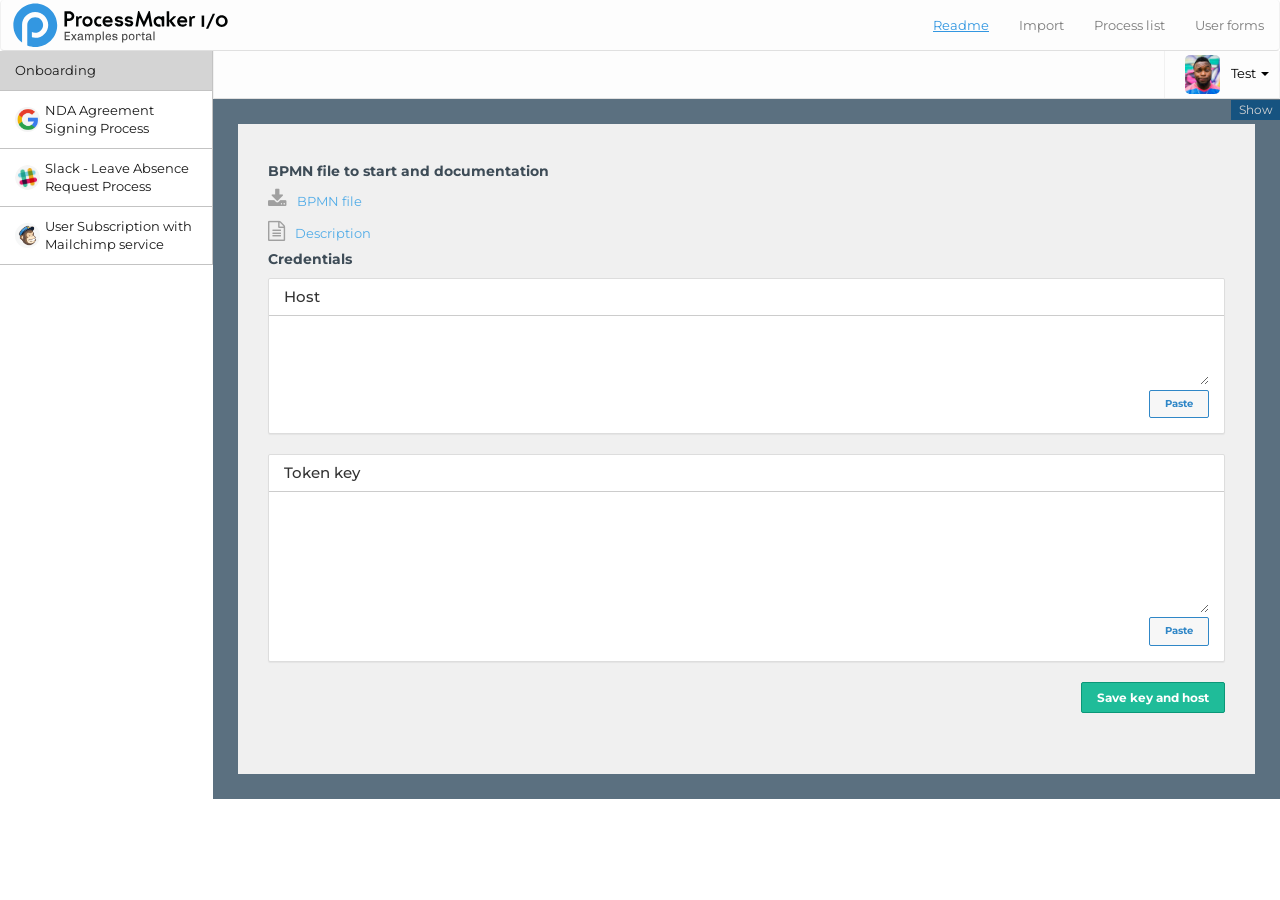
==== index.html @ 0d75d017 "Making the repoditory a webpage" ====
<!DOCTYPE html>
<html lang="en">
<head>
  <meta charset="UTF-8">
  <meta name="viewport" content="width=device-width, initial-scale=1.0">
  <meta http-equiv="X-UA-Compatible" content="IE=edge,chrome=1" />
  <link rel="icon" href="favicon.png" type="image/png">
  <title>Examples - ProcessMaker I/O</title>
  <!-- Bootstrap -->
  <link rel="stylesheet" href="assets/bootstrap-3.3.7/css/bootstrap.min.css" />
  <!-- Fontawesome -->
  <link rel="stylesheet" href="assets/font-awesome-4.7.0/css/font-awesome.min.css" />
  <!-- Monserrat -->
  <link href="https://fonts.googleapis.com/css?family=Montserrat" rel="stylesheet" type="text/css">
  <!-- Main styles -->
  <link rel="stylesheet" href="assets/css/main.css"/>
</head>
<body>
  <div class="body-wrapper">
    <!-- HEADER -->
    <nav class="navbar navbar-default">
      <div class="container-fluid">
        <!-- Brand and toggle get grouped for better mobile display -->
        <div class="navbar-header">
          <button type="button" class="navbar-toggle collapsed" data-toggle="collapse" data-target="#navbar-mainmenu" aria-expanded="false">
            <span class="sr-only">Menu</span>
            <span class="icon-bar"></span>
            <span class="icon-bar"></span>
            <span class="icon-bar"></span>
          </button>
          <a class="navbar-brand" href="#">
            <img src="assets/img/processmaker_examples-portal.svg" alt="ProcessMaker I/O">
          </a>
        </div>

        <!-- Collect the nav links, forms, and other content for toggling -->
        <div class="collapse navbar-collapse" id="navbar-mainmenu">
          <ul class="nav navbar-nav navbar-right">
            <li class="active"><a href="#">Readme <span class="sr-only">(current)</span></a></li>
            <li><a href="import.html">Import</a></li>
            <li><a href="#">Process list</a></li>
            <li><a href="home.html">User forms</a></li>
          </ul>
        </div><!-- /.navbar-collapse -->
      </div><!-- /.container-fluid -->
    </nav>
    <!-- CONTENT -->
    <div class="container-fluid">
      <div class="row is-flex">
        <div class="examples__sidebar no-float col-xs-12 col-sm-2 col-md-2 col-lg-2">
          <ul class="nav nav-pills nav-stacked">
            <li role="presentation" class="active"><a href="#">Onboarding</a></li>
            <li role="presentation"><a href="#"><img src="assets/img/google.jpg" alt="Google"> <span>NDA Agreement Signing Process</span></a></li>
            <li role="presentation"><a href="#"><img src="assets/img/slack.ico" alt="Slack"> <span>Slack - Leave Absence Request Process</span></a></li>
            <li role="presentation"><a href="#"><img src="assets/img/mailchimp.png" alt="Mailchimp"> <span>User Subscription with Mailchimp service</span></a></li>
          </ul>
        </div>
        <div class="examples__content no-float col-xs-12 col-sm-10 col-md-10 col-lg-10">
          <div class="row">
            <nav class="examples__submenu navbar navbar-default">
              <div class="container-fluid">
                <div class="navbar-header">
                  <button type="button" class="navbar-toggle collapsed" data-toggle="collapse" data-target="#navbar-submenu" aria-expanded="false">
                    <span class="sr-only">Menu</span>
                    <span class="icon-bar"></span>
                    <span class="icon-bar"></span>
                    <span class="icon-bar"></span>
                  </button>
                </div>
                <!-- Collect the nav links, forms, and other content for toggling -->
                <div class="collapse navbar-collapse" id="navbar-submenu">
                  <ul class="nav navbar-nav navbar-right">
                    <li class="dropdown">
                      <a href="#" class="dropdown-toggle" data-toggle="dropdown" role="button" aria-haspopup="true" aria-expanded="false">
                        <img src="assets/img/test-user.jpg" alt="User">
                        Test <span class="caret"></span>
                      </a>
                      <ul class="dropdown-menu">
                        <li><a href="readme.html"><img src="assets/img/test-user.jpg" alt="Test"> Test</a></li>
                        <li><a href="import.html"><img src="assets/img/alice.jpg" alt="Alice"> Alice</a></li>
                        <li><a href="home.html"><img src="assets/img/bob.jpg" alt="Bob"> Bob</a></li>
                      </ul>
                    </li>
                  </ul>
                </div><!-- /.navbar-collapse -->
              </div><!-- /.container-fluid -->
            </nav>
          </div>
          <div class="row">
            <div class="examples__content-wrapper col-xs-12 col-sm-8 col-md-8 col-lg-8" id="site-wrapper">
              <form class="examples__content__form">
                <div class="examples__content-canvas" id="site-canvas">
                  <div class="examples__main-content">
                  <h5>BPMN file to start and documentation</h5>
                  <div class="examples__main-content__icons"><i class="fa fa-download"></i><a href="#">BPMN file</a></div>
                  <div class="examples__main-content__icons"><i class="fa fa-file-text-o"></i><a href="#">Description</a></div>
                  <h5>Credentials</h5>
                  <div class="panel panel-default">
                    <div class="panel-heading">
                      <h3 class="panel-title">Host</h3>
                    </div>
                    <div class="panel-body">
                      <textarea name="name" rows="2" placeholder="URL https://your.domain/api/v1/">
                      </textarea>
                      <button type="button" name="button" class="btn--flat">Paste</button>
                    </div>
                  </div>

                  <div class="panel panel-default">
                    <div class="panel-heading">
                      <h3 class="panel-title">Token key</h3>
                    </div>
                    <div class="panel-body">
                      <textarea name="name" rows="5" placeholder="Key for text">
                      </textarea>
                      <button type="button" name="button" class="btn--flat">Paste</button>
                    </div>
                  </div>
                  <button type="button" name="button" class="btn--action">Save key and host</button>
                  </div>
                  <div class="examples__sidebar-content" id="site-menu">
                    <i class="examples__sidebar-content__footer">Show</i>
                    <div class="panel-group" id="accordion" role="tablist" aria-multiselectable="true">
                      <div class="panel panel-default">
                        <div class="panel-heading" role="tab" id="headingOne">
                          <h4 class="panel-title">
                            <a role="button" data-toggle="collapse" data-parent="#accordion" href="#collapseOne" aria-expanded="true" aria-controls="collapseOne">
                              Show request
                            </a>
                          </h4>
                        </div>
                        <div id="collapseOne" class="panel-collapse collapse in" role="tabpanel" aria-labelledby="headingOne">
                          <div class="panel-body">
                            Lorem ipsum dolor sit amet, consectetur adipiscing elit. Donec tortor justo, accumsan id urna id, venenatis consequat eros. Maecenas nisl dolor, blandit sed posuere vitae, pellentesque vitae eros. Nam quis urna vel tortor egestas convallis ornare id purus.
                          </div>
                        </div>
                      </div>
                      <div class="panel panel-default">
                        <div class="panel-heading" role="tab" id="headingTwo">
                          <h4 class="panel-title">
                            <a class="collapsed" role="button" data-toggle="collapse" data-parent="#accordion" href="#collapseTwo" aria-expanded="false" aria-controls="collapseTwo">
                              Show request
                            </a>
                          </h4>
                        </div>
                        <div id="collapseTwo" class="panel-collapse collapse" role="tabpanel" aria-labelledby="headingTwo">
                          <div class="panel-body">
                            Lorem ipsum dolor sit amet, consectetur adipiscing elit. Donec tortor justo, accumsan id urna id, venenatis consequat eros. Maecenas nisl dolor, blandit sed posuere vitae, pellentesque vitae eros. Nam quis urna vel tortor egestas convallis ornare id purus.
                          </div>
                        </div>
                      </div>
                    </div>
                  </div>
                </div>
              </form>
            </div>
          </div>
        </div>
      </div>
    </div>
    <!-- FOOTER -->
    <footer></footer>
  </div>

  <!-- PLUGINS & SCRIPTS -->
  <script src="assets/js/jquery-3.2.1.min.js"></script>
  <script src="assets/bootstrap-3.3.7/js/bootstrap.min.js"></script>
  <!-- Custom scripts -->
  <script type="text/javascript">
    /*====================================
    =            ON DOM READY            =
    ====================================*/
    $(function() {
      $('.examples__sidebar-content__footer').click(function() {
        // Calling a function in case you want to expand upon this.
        toggleNav();
      });
    });

    /*========================================
    =            CUSTOM FUNCTIONS            =
    ========================================*/
    function toggleNav() {
      if ($('#site-wrapper').hasClass('show-nav')) {
        // Do things on Nav Close
        $('#site-wrapper').removeClass('show-nav');
        $('.examples__sidebar-content__footer').text('Show');
      } else {
        // Do things on Nav Open
        $('#site-wrapper').addClass('show-nav');
        $('.examples__sidebar-content__footer').text('Hide');
      }

      //$('#site-wrapper').toggleClass('show-nav');
    }
  </script>
</body>
</html>
---- assets/css/main.css ----
/*------------------------------------------------------------------
[Main Stylesheet]

Project:  ProcessMaker I/O Examples
Version:  1.0
Last changes:  21/07/2017 [ Fixing same column heiht bug]
Assigned to:  Alejandro Serna / Luis Suarez
-------------------------------------------------------------------*/

body {
  height: 100%;
  min-height: 100%;
  margin: 0;
  padding: 0;
  background: #ffffff;
  color: #595959;
  font-family: 'Montserrat';
  font-size: 13px;
}


/* --------------------
*     Main menu
* --------------------- */

nav.navbar {
  border-top: none;
  border-bottom: none;
  z-index: 1;
}

nav.navbar-default .navbar-nav>li>a.login-btn,
nav.navbar-default .navbar-nav>li>a.login-btn:visited {
  background-color: #3397e1;
  color: #ffffff;
  padding-left: 40px;
  padding-right: 40px;
}

nav.navbar-default .navbar-nav>li>a.login-btn:hover {
  background-color: #3087c7;
  color: #ffffff;
}

nav.navbar-default .navbar-nav>li>a.sign-btn,
nav.navbar-default .navbar-nav>li>a.sign-btn:visited {
  background-color: #1fbc99;
  color: #ffffff;
  padding-left: 40px;
  padding-right: 40px;
}

nav.navbar-default .navbar-nav>li>a.sign-btn:hover {
  background-color: #0b9778;
  color: #ffffff;
}

/* * * Main Menu * * */

nav.navbar-default {
  background-color: #fdfdfd;
  border-color: #f1f1f1;
}

nav.navbar {
  margin-bottom: 0;
  border-bottom: 1px solid #e0e0e0;
}

a.navbar-brand {
  padding: 2px 0px;
}

nav.navbar>.container-fluid .navbar-brand {
  margin-left: -5px;
}

nav.navbar>.container-fluid .navbar-brand img {
  width: 220px;
}

ul.navbar-right {
  margin-right: -30px;
}

nav.navbar-default .navbar-nav>li>a {
  color: #7c7c7c;
}

nav.navbar-default .navbar-nav>li>a:focus,
nav.navbar-default .navbar-nav>li>a:hover {
  color: #3397E1;
  text-decoration: underline;
}

nav.navbar-default .navbar-nav>.active>a,
nav.navbar-default .navbar-nav>.active>a:focus,
nav.navbar-default .navbar-nav>.active>a:hover {
  background-color: #fdfdfd;
  color: #3397E1;
  text-decoration: underline;
}

/* * * Dropdowns * * */

nav.navbar-default .navbar-nav>li.dropdown>a.dropdown-toggle {
  padding-left: 20px;
  padding-top: 4px;
  padding-bottom: 4px;
  color: #000101;
  border-left: 1px solid #f1f1f1;
}

nav.navbar-default .navbar-nav>li.dropdown>ul.dropdown-menu {
  width: 100%;
  border-radius: 0;
}

li.dropdown>a.dropdown-toggle>img {
  width: 35px;
  height: 35px;
  height: auto;
  margin-right: 8px;
  border-radius: 5px;
}

.navbar-nav>li.dropdown>ul.dropdown-menu li a img {
  width: 25px;
  border-radius: 3px;
  margin-right: 4px;
}

/* -----------------------
*    Buttons
* ------------------------ */

button.btn--action,
a.btn--action {
  padding: 6px 15px;
  background-color: #1fbc99;
  border: 1px solid #0b9778;
  border-radius: 2px;
  color: #FFFFFF;
  font-size: 1.2rem;
  text-decoration: none;
  font-weight: bold;
  cursor: pointer;
}

button.btn--action:hover,
a.btn--action:hover {
  background-color: #0b9778;
  color: #ffffff;
}

button.btn--flat,
a.btn--flat {
  padding: 6px 15px;
  background-color: #f7f7f7;
  border: 1px solid #3087c7;
  border-radius: 2px;
  color: #3087c7;
  font-size: 1rem;
  font-weight: bold;
  cursor: pointer;
  text-decoration: none;
}

button.btn--flat:hover,
a.btn--flat:hover {
  background-color: #3087c7;
  color: #fff;
}

/* -----------------------
*     Same column height
* ------------------------ */

/*.is-flex,
.row.is-flex {
  display: -webkit-box;
  display: -webkit-flex;
  display: -ms-flexbox;
  display: flex;
  -webkit-flex-wrap: wrap;
  -ms-flex-wrap: wrap;
  flex-wrap: wrap;
}

.is-flex > .col-flex,
.row.is-flex > [class*='col-'] {
  display: -webkit-box;
  display: -webkit-flex;
  display: -ms-flexbox;
  display: flex;
  -webkit-box-orient: vertical;
  -webkit-box-direction: normal;
  -webkit-flex-direction: column;
  -webkit-flex-direction: row;
  -ms-flex-direction: column;
  flex-direction: column;
}*/

/* --------------------
*     Submenu
* --------------------- */

nav.examples__submenu.navbar {
  min-height: 43px;
  border-radius: 0;
}

nav.examples__submenu .navbar-nav > li > a {
  padding-top: 10px;
  padding-bottom: 10px;
}


/* --------------------
*     Sidebar
* --------------------- */

div.examples__sidebar {
  padding-right: 0;
  padding-left: 0;
  *background-color: #2979b4;
  background-color: #f0f0f0;
  border-right: 1px solid #c3c3c3;
}

div.examples__sidebar .nav-pills > li.active,
div.examples__sidebar .nav-stacked > li {
  *border-bottom: 1px solid #2c6d9c;
  border-bottom: 1px solid #c3c3c3;
  margin-top: 0;
}

div.examples__sidebar .nav-pills > li.active > a,
div.examples__sidebar .nav-pills > li.active > a:focus,
div.examples__sidebar .nav-pills > li.active > a:hover {
  background-color: #d4d4d4;
  color: #191919;
}

div.examples__sidebar .nav-pills > li > a {
  color: #191919;
  background-color: #ffffff;
  border-radius: 0;
  display: flex;
}

div.examples__sidebar .nav-pills > li > a img {
  width: 25px;
  height: 25px;
  border-radius: 50%;
  align-self: center;
  margin-right: 5px;
}

div.examples__sidebar .nav > li > a:focus,
div.examples__sidebar .nav > li > a:hover {
  text-decoration: none;
  *background-color: #2b6590;
  background-color: #d4d4d4;
}

/* -----------------------
*     Examples content
* ------------------------ */

div.examples__content-wrapper {
  height: 700px;
  min-height: 700px;
  background-color: #5b7080;
}

div.examples__main-content {
  background-color: #f0f0f0;
  padding: 30px;
  height: 100%;
  margin-right: 25px;
}

div.examples__main-content h5 {
  font-weight: bold;
  color: #3e4c57;
}

div.examples__main-content__icons {
  margin-bottom: 10px;
}

div.examples__main-content__icons .fa {
  font-size: 2rem;
  color: #a0a0a0;
  margin-right: 10px;
}

div.examples__main-content__icons a {
  color: #52ace7;
}

div.examples__main-content .btn--flat,
div.examples__main-content .btn--action {
  float: right;
}

div.examples__main-content .panel {
  border-radius: 2px;
}

div.examples__main-content .panel-heading {
  background-color: #ffffff;
  border-color: #cccccc;
}

div.examples__main-content .panel-title {
  font-size: 1.5rem;
}

div.examples__main-content .panel-body {
  font-size: 1.2rem;
}

div.examples__main-content .panel-body textarea {
  width: 100%;
  border: none;
  padding: 10px;
}

/* Examples Import */

div.examples__content-import .panel-body .btn--flat {
  float: none;
  margin-right: 15px;
}

/* Examples form */

form.examples__content__form {
  height: 100%;
}

form.examples__content__form .form-group {
  margin-bottom: 10px;
  margin-right: 6px;
}

form.examples__content__form textarea.form-control {
  width: 100%;
  min-height: 150px;
  margin-bottom: 15px;
}

/* -----------------------
*     Examples content
*         sidebar
* ------------------------ */

div.examples__sidebar-content {
  padding: 20px;
  background-color: #165380;
  border-left: 1px solid #1b5d8d;
  z-index: 250;
  transition: transform 275ms cubic-bezier(.5,.08,0,1);
}

div.examples__sidebar-content.examples__sidebar-content--visible {
  display: none;
  -webkit-transform: translate(0);
  transform: translate(0);
}

div.examples__sidebar-content.examples__sidebar-content--hidden {
  -webkit-transform: translate(100%);
  transform: translate(100%);
}

div.examples__sidebar-content .panel {
  border-radius: 2px;
  border-color: #cccccc;
}

div.examples__sidebar-content .panel-heading {
  background-color: #ffffff;
  border-color: #cccccc;
}

div.examples__sidebar-content .panel-title {
  font-size: 1.4rem;
}

i.examples__sidebar-content__footer {
  position: absolute;
  right: 0;
  top: 0;
  left: -50px;
  padding-top: 1px;
  padding-left: 8px;
  padding-bottom: 2px;
  text-align: left;
  color: #d4d4d4;
  background-color: #165380;
  font-size: 1.2rem;
  cursor: pointer;
  font-style: normal;
}

/*==========  Menu off canvas  ==========*/

#site-wrapper {
  position: relative;
  overflow: hidden;
  width: 100%;
  padding: 25px 0 25px 25px;
}

#site-canvas {
  width: 100%;
  height: 100%;
  position: relative;
  -webkit-transform: translateX(0);
  transform: translateX(0);
  -webkit-transition: .3s ease all;
  transition: .3s ease all;
}

#site-menu {
  width: 300px;
  height: 150%;
  position: absolute;
  top: -24px;
  right: -300px;
}

#site-wrapper.show-nav #site-canvas {
  -webkit-transform: translateX(-300px);
  transform: translateX(-300px);
}

/*==========  Mobile First Method  ==========*/

/* Custom, iPhone Retina */
@media only screen and (min-width : 320px) {

  nav.navbar>.container-fluid .navbar-brand {
    margin-left: 5px;
  }

  div.examples__main-content {
    padding: 20px 15px;
    margin-right: 15px;
  }

  #site-wrapper {
    padding: 25px 0 15px 15px;
  }

  #site-menu {
    width: 250px;
    right: -250px;
  }

  #site-wrapper.show-nav #site-canvas {
    -webkit-transform: translateX(-250px);
    transform: translateX(-250px);
  }
}

/* Extra Small Devices, Phones */
@media only screen and (min-width : 480px) {

}

/* Small Devices, Tablets */
@media only screen and (min-width : 768px) {

  div.examples__sidebar .nav>li>a {
    padding: 10px 10px;
  }

  nav.navbar>.container-fluid .navbar-brand {
    margin-left: -5px;
  }

  div.examples__main-content {
    padding: 30px;
    margin-right: 25px;
  }

  #site-wrapper {
    padding: 25px 0 25px 25px;
  }
}

/* Medium Devices, Desktops */
@media only screen and (min-width : 992px) {

  div.examples__sidebar .nav>li>a {
    padding: 10px 15px;
  }

  .examples__submenu .nav>li>a {
    position: relative;
    display: block;
    padding: 10px 10px;
  }

  #site-menu {
    width: 300px;
    right: -300px;
  }

  #site-wrapper.show-nav #site-canvas {
    -webkit-transform: translateX(-300px);
    transform: translateX(-300px);
  }
}

/* Large Devices, Wide Screens */
@media only screen and (min-width : 1200px) {

}
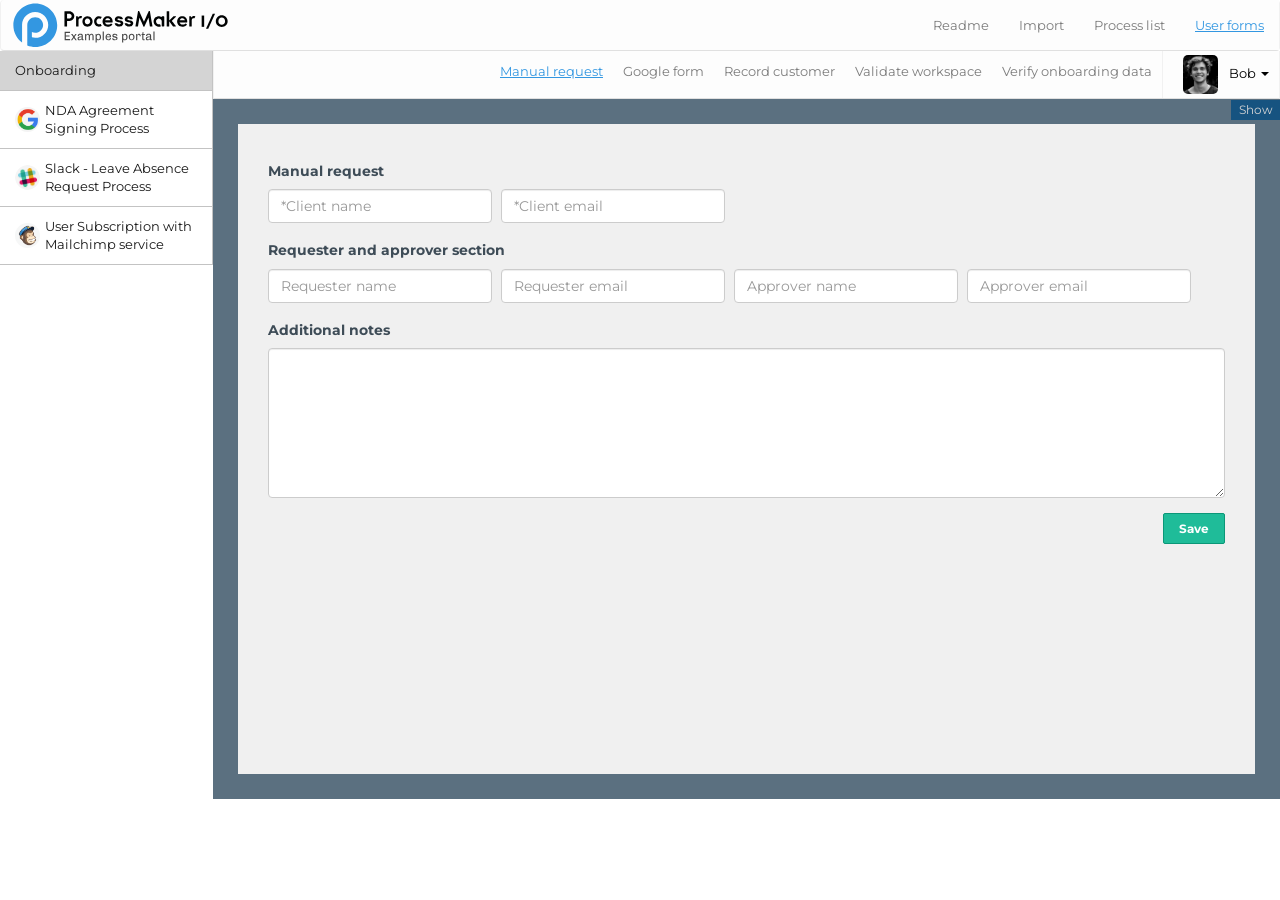
==== commit 1bc5e40d: "Rename home.html to index.html" ====
--- a/index.html
+++ b/index.html
@@ -1,198 +1,200 @@
-<!DOCTYPE html>
-<html lang="en">
-<head>
-  <meta charset="UTF-8">
-  <meta name="viewport" content="width=device-width, initial-scale=1.0">
-  <meta http-equiv="X-UA-Compatible" content="IE=edge,chrome=1" />
-  <link rel="icon" href="favicon.png" type="image/png">
-  <title>Examples - ProcessMaker I/O</title>
-  <!-- Bootstrap -->
-  <link rel="stylesheet" href="assets/bootstrap-3.3.7/css/bootstrap.min.css" />
-  <!-- Fontawesome -->
-  <link rel="stylesheet" href="assets/font-awesome-4.7.0/css/font-awesome.min.css" />
-  <!-- Monserrat -->
-  <link href="https://fonts.googleapis.com/css?family=Montserrat" rel="stylesheet" type="text/css">
-  <!-- Main styles -->
-  <link rel="stylesheet" href="assets/css/main.css"/>
-</head>
-<body>
-  <div class="body-wrapper">
-    <!-- HEADER -->
-    <nav class="navbar navbar-default">
-      <div class="container-fluid">
-        <!-- Brand and toggle get grouped for better mobile display -->
-        <div class="navbar-header">
-          <button type="button" class="navbar-toggle collapsed" data-toggle="collapse" data-target="#navbar-mainmenu" aria-expanded="false">
-            <span class="sr-only">Menu</span>
-            <span class="icon-bar"></span>
-            <span class="icon-bar"></span>
-            <span class="icon-bar"></span>
-          </button>
-          <a class="navbar-brand" href="#">
-            <img src="assets/img/processmaker_examples-portal.svg" alt="ProcessMaker I/O">
-          </a>
-        </div>
-
-        <!-- Collect the nav links, forms, and other content for toggling -->
-        <div class="collapse navbar-collapse" id="navbar-mainmenu">
-          <ul class="nav navbar-nav navbar-right">
-            <li class="active"><a href="#">Readme <span class="sr-only">(current)</span></a></li>
-            <li><a href="import.html">Import</a></li>
-            <li><a href="#">Process list</a></li>
-            <li><a href="home.html">User forms</a></li>
-          </ul>
-        </div><!-- /.navbar-collapse -->
-      </div><!-- /.container-fluid -->
-    </nav>
-    <!-- CONTENT -->
-    <div class="container-fluid">
-      <div class="row is-flex">
-        <div class="examples__sidebar no-float col-xs-12 col-sm-2 col-md-2 col-lg-2">
-          <ul class="nav nav-pills nav-stacked">
-            <li role="presentation" class="active"><a href="#">Onboarding</a></li>
-            <li role="presentation"><a href="#"><img src="assets/img/google.jpg" alt="Google"> <span>NDA Agreement Signing Process</span></a></li>
-            <li role="presentation"><a href="#"><img src="assets/img/slack.ico" alt="Slack"> <span>Slack - Leave Absence Request Process</span></a></li>
-            <li role="presentation"><a href="#"><img src="assets/img/mailchimp.png" alt="Mailchimp"> <span>User Subscription with Mailchimp service</span></a></li>
-          </ul>
-        </div>
-        <div class="examples__content no-float col-xs-12 col-sm-10 col-md-10 col-lg-10">
-          <div class="row">
-            <nav class="examples__submenu navbar navbar-default">
-              <div class="container-fluid">
-                <div class="navbar-header">
-                  <button type="button" class="navbar-toggle collapsed" data-toggle="collapse" data-target="#navbar-submenu" aria-expanded="false">
-                    <span class="sr-only">Menu</span>
-                    <span class="icon-bar"></span>
-                    <span class="icon-bar"></span>
-                    <span class="icon-bar"></span>
-                  </button>
-                </div>
-                <!-- Collect the nav links, forms, and other content for toggling -->
-                <div class="collapse navbar-collapse" id="navbar-submenu">
-                  <ul class="nav navbar-nav navbar-right">
-                    <li class="dropdown">
-                      <a href="#" class="dropdown-toggle" data-toggle="dropdown" role="button" aria-haspopup="true" aria-expanded="false">
-                        <img src="assets/img/test-user.jpg" alt="User">
-                        Test <span class="caret"></span>
-                      </a>
-                      <ul class="dropdown-menu">
-                        <li><a href="readme.html"><img src="assets/img/test-user.jpg" alt="Test"> Test</a></li>
-                        <li><a href="import.html"><img src="assets/img/alice.jpg" alt="Alice"> Alice</a></li>
-                        <li><a href="home.html"><img src="assets/img/bob.jpg" alt="Bob"> Bob</a></li>
-                      </ul>
-                    </li>
-                  </ul>
-                </div><!-- /.navbar-collapse -->
-              </div><!-- /.container-fluid -->
-            </nav>
-          </div>
-          <div class="row">
-            <div class="examples__content-wrapper col-xs-12 col-sm-8 col-md-8 col-lg-8" id="site-wrapper">
-              <form class="examples__content__form">
-                <div class="examples__content-canvas" id="site-canvas">
-                  <div class="examples__main-content">
-                  <h5>BPMN file to start and documentation</h5>
-                  <div class="examples__main-content__icons"><i class="fa fa-download"></i><a href="#">BPMN file</a></div>
-                  <div class="examples__main-content__icons"><i class="fa fa-file-text-o"></i><a href="#">Description</a></div>
-                  <h5>Credentials</h5>
-                  <div class="panel panel-default">
-                    <div class="panel-heading">
-                      <h3 class="panel-title">Host</h3>
-                    </div>
-                    <div class="panel-body">
-                      <textarea name="name" rows="2" placeholder="URL https://your.domain/api/v1/">
-                      </textarea>
-                      <button type="button" name="button" class="btn--flat">Paste</button>
-                    </div>
-                  </div>
-
-                  <div class="panel panel-default">
-                    <div class="panel-heading">
-                      <h3 class="panel-title">Token key</h3>
-                    </div>
-                    <div class="panel-body">
-                      <textarea name="name" rows="5" placeholder="Key for text">
-                      </textarea>
-                      <button type="button" name="button" class="btn--flat">Paste</button>
-                    </div>
-                  </div>
-                  <button type="button" name="button" class="btn--action">Save key and host</button>
-                  </div>
-                  <div class="examples__sidebar-content" id="site-menu">
-                    <i class="examples__sidebar-content__footer">Show</i>
-                    <div class="panel-group" id="accordion" role="tablist" aria-multiselectable="true">
-                      <div class="panel panel-default">
-                        <div class="panel-heading" role="tab" id="headingOne">
-                          <h4 class="panel-title">
-                            <a role="button" data-toggle="collapse" data-parent="#accordion" href="#collapseOne" aria-expanded="true" aria-controls="collapseOne">
-                              Show request
-                            </a>
-                          </h4>
-                        </div>
-                        <div id="collapseOne" class="panel-collapse collapse in" role="tabpanel" aria-labelledby="headingOne">
-                          <div class="panel-body">
-                            Lorem ipsum dolor sit amet, consectetur adipiscing elit. Donec tortor justo, accumsan id urna id, venenatis consequat eros. Maecenas nisl dolor, blandit sed posuere vitae, pellentesque vitae eros. Nam quis urna vel tortor egestas convallis ornare id purus.
-                          </div>
-                        </div>
-                      </div>
-                      <div class="panel panel-default">
-                        <div class="panel-heading" role="tab" id="headingTwo">
-                          <h4 class="panel-title">
-                            <a class="collapsed" role="button" data-toggle="collapse" data-parent="#accordion" href="#collapseTwo" aria-expanded="false" aria-controls="collapseTwo">
-                              Show request
-                            </a>
-                          </h4>
-                        </div>
-                        <div id="collapseTwo" class="panel-collapse collapse" role="tabpanel" aria-labelledby="headingTwo">
-                          <div class="panel-body">
-                            Lorem ipsum dolor sit amet, consectetur adipiscing elit. Donec tortor justo, accumsan id urna id, venenatis consequat eros. Maecenas nisl dolor, blandit sed posuere vitae, pellentesque vitae eros. Nam quis urna vel tortor egestas convallis ornare id purus.
-                          </div>
-                        </div>
-                      </div>
-                    </div>
-                  </div>
-                </div>
-              </form>
-            </div>
-          </div>
-        </div>
-      </div>
-    </div>
-    <!-- FOOTER -->
-    <footer></footer>
-  </div>
-
-  <!-- PLUGINS & SCRIPTS -->
-  <script src="assets/js/jquery-3.2.1.min.js"></script>
-  <script src="assets/bootstrap-3.3.7/js/bootstrap.min.js"></script>
-  <!-- Custom scripts -->
-  <script type="text/javascript">
-    /*====================================
-    =            ON DOM READY            =
-    ====================================*/
-    $(function() {
-      $('.examples__sidebar-content__footer').click(function() {
-        // Calling a function in case you want to expand upon this.
-        toggleNav();
-      });
-    });
-
-    /*========================================
-    =            CUSTOM FUNCTIONS            =
-    ========================================*/
-    function toggleNav() {
-      if ($('#site-wrapper').hasClass('show-nav')) {
-        // Do things on Nav Close
-        $('#site-wrapper').removeClass('show-nav');
-        $('.examples__sidebar-content__footer').text('Show');
-      } else {
-        // Do things on Nav Open
-        $('#site-wrapper').addClass('show-nav');
-        $('.examples__sidebar-content__footer').text('Hide');
-      }
-
-      //$('#site-wrapper').toggleClass('show-nav');
-    }
-  </script>
-</body>
-</html>
+<!DOCTYPE html>
+<html lang="en">
+<head>
+  <meta charset="UTF-8">
+  <meta name="viewport" content="width=device-width, initial-scale=1.0">
+  <meta http-equiv="X-UA-Compatible" content="IE=edge,chrome=1" />
+  <link rel="icon" href="favicon.png" type="image/png">
+  <title>Examples - ProcessMaker I/O</title>
+  <!-- Bootstrap -->
+  <link rel="stylesheet" href="assets/bootstrap-3.3.7/css/bootstrap.min.css" />
+  <!-- Fontawesome -->
+  <link rel="stylesheet" href="assets/font-awesome-4.7.0/css/font-awesome.min.css" />
+  <!-- Monserrat -->
+  <link href="https://fonts.googleapis.com/css?family=Montserrat" rel="stylesheet" type="text/css">
+  <!-- Main styles -->
+  <link rel="stylesheet" href="assets/css/main.css"/>
+</head>
+<body>
+  <div class="body-wrapper">
+    <!-- HEADER -->
+    <nav class="navbar navbar-default">
+      <div class="container-fluid">
+        <!-- Brand and toggle get grouped for better mobile display -->
+        <div class="navbar-header">
+          <button type="button" class="navbar-toggle collapsed" data-toggle="collapse" data-target="#navbar-mainmenu" aria-expanded="false">
+            <span class="sr-only">Menu</span>
+            <span class="icon-bar"></span>
+            <span class="icon-bar"></span>
+            <span class="icon-bar"></span>
+          </button>
+          <a class="navbar-brand" href="#">
+            <img src="assets/img/processmaker_examples-portal.svg" alt="ProcessMaker I/O">
+          </a>
+        </div>
+
+        <!-- Collect the nav links, forms, and other content for toggling -->
+        <div class="collapse navbar-collapse" id="navbar-mainmenu">
+          <ul class="nav navbar-nav navbar-right">
+            <li><a href="readme.html">Readme</a></li>
+            <li><a href="import.html">Import</a></li>
+            <li><a href="#">Process list</a></li>
+            <li class="active"><a href="#">User forms <span class="sr-only">(current)</span></a></li>
+          </ul>
+        </div><!-- /.navbar-collapse -->
+      </div><!-- /.container-fluid -->
+    </nav>
+    <!-- CONTENT -->
+    <div class="container-fluid">
+      <div class="row is-flex">
+        <div class="examples__sidebar no-float col-xs-12 col-sm-2 col-md-2 col-lg-2">
+          <ul class="nav nav-pills nav-stacked">
+            <li role="presentation" class="active"><a href="#">Onboarding</a></li>
+            <li role="presentation"><a href="#"><img src="assets/img/google.jpg" alt="Google"> NDA Agreement Signing Process</a></li>
+            <li role="presentation"><a href="#"><img src="assets/img/slack.ico" alt="Slack"> Slack - Leave Absence Request Process</a></li>
+            <li role="presentation"><a href="#"><img src="assets/img/mailchimp.png" alt="Mailchimp"> User Subscription with Mailchimp service</a></li>
+          </ul>
+        </div>
+        <div class="examples__content no-float col-xs-12 col-sm-10 col-md-10 col-lg-10">
+          <div class="row">
+            <nav class="examples__submenu navbar navbar-default">
+              <div class="container-fluid">
+                <div class="navbar-header">
+                  <button type="button" class="navbar-toggle collapsed" data-toggle="collapse" data-target="#navbar-submenu" aria-expanded="false">
+                    <span class="sr-only">Menu</span>
+                    <span class="icon-bar"></span>
+                    <span class="icon-bar"></span>
+                    <span class="icon-bar"></span>
+                  </button>
+                </div>
+                <!-- Collect the nav links, forms, and other content for toggling -->
+                <div class="collapse navbar-collapse" id="navbar-submenu">
+                  <ul class="nav navbar-nav navbar-right">
+                    <li class="active"><a href="#">Manual request <span class="sr-only">(current)</span></a></li>
+                    <li><a href="#">Google form</a></li>
+                    <li><a href="#">Record customer</a></li>
+                    <li><a href="#">Validate workspace</a></li>
+                    <li><a href="#">Verify onboarding data</a></li>
+                    <li class="dropdown">
+                      <a href="#" class="dropdown-toggle" data-toggle="dropdown" role="button" aria-haspopup="true" aria-expanded="false">
+                        <img src="assets/img/bob.jpg" alt="User">
+                        Bob <span class="caret"></span>
+                      </a>
+                      <ul class="dropdown-menu">
+                        <li><a href="readme.html"><img src="assets/img/test-user.jpg" alt="Test"> Test</a></li>
+                        <li><a href="import.html"><img src="assets/img/alice.jpg" alt="Alice"> Alice</a></li>
+                        <li><a href="home.html"><img src="assets/img/bob.jpg" alt="Bob"> Bob</a></li>
+                      </ul>
+                    </li>
+                  </ul>
+                </div><!-- /.navbar-collapse -->
+              </div><!-- /.container-fluid -->
+            </nav>
+          </div>
+          <div class="row">
+            <div class="examples__content-wrapper col-xs-12 col-sm-12 col-md-12 col-lg-12" id="site-wrapper">
+              <div class="examples__content-canvas" id="site-canvas">
+                <div class="examples__main-content">
+                  <form class="examples__content__form form-inline">
+                    <h5>Manual request</h5>
+                    <div class="form-group">
+                      <input type="text" class="form-control" placeholder="*Client name">
+                    </div>
+                    <div class="form-group">
+                      <input type="email" class="form-control" placeholder="*Client email">
+                    </div>
+                    <h5>Requester and approver section</h5>
+                    <div class="form-group">
+                      <input type="text" class="form-control" placeholder="Requester name">
+                    </div>
+                    <div class="form-group">
+                      <input type="email" class="form-control" placeholder="Requester email">
+                    </div>
+                    <div class="form-group">
+                      <input type="text" class="form-control" placeholder="Approver name">
+                    </div>
+                    <div class="form-group">
+                      <input type="email" class="form-control" placeholder="Approver email">
+                    </div>
+                    <h5>Additional notes</h5>
+                    <textarea class="form-control"></textarea>
+                    <button type="button" name="button" class="btn--action">Save</button>
+                  </form>
+                </div>
+                <div class="examples__sidebar-content" id="site-menu">
+                  <i class="examples__sidebar-content__footer">Show</i>
+                  <div class="panel-group" id="accordion" role="tablist" aria-multiselectable="true">
+                    <div class="panel panel-default">
+                      <div class="panel-heading" role="tab" id="headingOne">
+                        <h4 class="panel-title">
+                          <a role="button" data-toggle="collapse" data-parent="#accordion" href="#collapseOne" aria-expanded="true" aria-controls="collapseOne">
+                            Show request
+                          </a>
+                        </h4>
+                      </div>
+                      <div id="collapseOne" class="panel-collapse collapse in" role="tabpanel" aria-labelledby="headingOne">
+                        <div class="panel-body">
+                          Lorem ipsum dolor sit amet, consectetur adipiscing elit. Donec tortor justo, accumsan id urna id, venenatis consequat eros. Maecenas nisl dolor, blandit sed posuere vitae, pellentesque vitae eros. Nam quis urna vel tortor egestas convallis ornare id purus.
+                        </div>
+                      </div>
+                    </div>
+                    <div class="panel panel-default">
+                      <div class="panel-heading" role="tab" id="headingTwo">
+                        <h4 class="panel-title">
+                          <a class="collapsed" role="button" data-toggle="collapse" data-parent="#accordion" href="#collapseTwo" aria-expanded="false" aria-controls="collapseTwo">
+                            Show request
+                          </a>
+                        </h4>
+                      </div>
+                      <div id="collapseTwo" class="panel-collapse collapse" role="tabpanel" aria-labelledby="headingTwo">
+                        <div class="panel-body">
+                          Lorem ipsum dolor sit amet, consectetur adipiscing elit. Donec tortor justo, accumsan id urna id, venenatis consequat eros. Maecenas nisl dolor, blandit sed posuere vitae, pellentesque vitae eros. Nam quis urna vel tortor egestas convallis ornare id purus.
+                        </div>
+                      </div>
+                    </div>
+                  </div>
+                </div>
+              </div>
+            </div>
+          </div>
+        </div>
+      </div>
+    </div>
+    <!-- FOOTER -->
+    <footer></footer>
+  </div>
+
+  <!-- PLUGINS & SCRIPTS -->
+  <script src="assets/js/jquery-3.2.1.min.js"></script>
+  <script src="assets/bootstrap-3.3.7/js/bootstrap.min.js"></script>
+  <!-- Custom scripts -->
+  <script type="text/javascript">
+    /*====================================
+    =            ON DOM READY            =
+    ====================================*/
+    $(function() {
+      $('.examples__sidebar-content__footer').click(function() {
+        // Calling a function in case you want to expand upon this.
+        toggleNav();
+      });
+    });
+
+    /*========================================
+    =            CUSTOM FUNCTIONS            =
+    ========================================*/
+    function toggleNav() {
+      if ($('#site-wrapper').hasClass('show-nav')) {
+        // Do things on Nav Close
+        $('#site-wrapper').removeClass('show-nav');
+        $('.examples__sidebar-content__footer').text('Show');
+      } else {
+        // Do things on Nav Open
+        $('#site-wrapper').addClass('show-nav');
+        $('.examples__sidebar-content__footer').text('Hide');
+      }
+
+      //$('#site-wrapper').toggleClass('show-nav');
+    }
+  </script>
+</body>
+</html>
